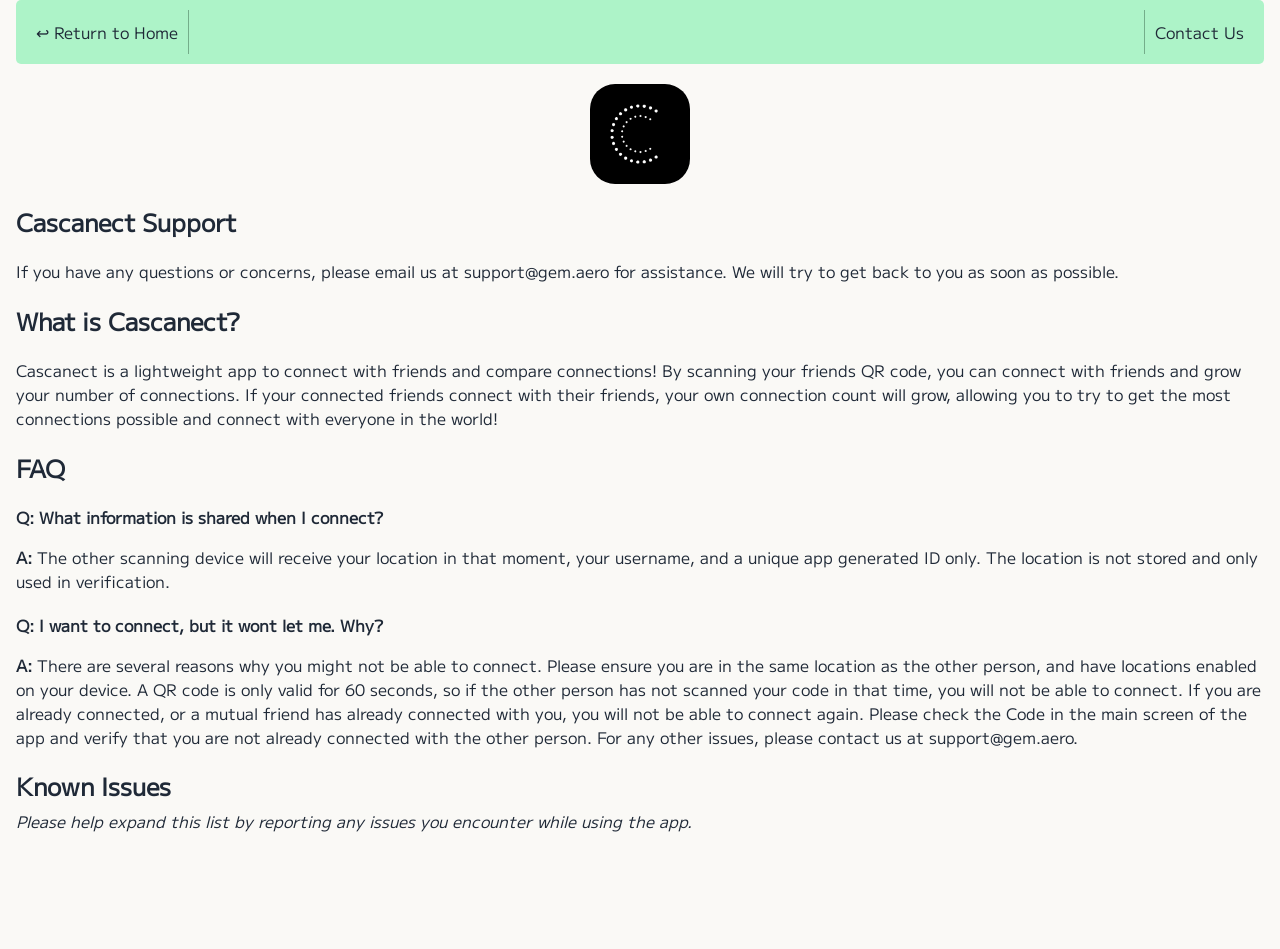
==== cascanect-support.html @ 8f136c33 "(init) initial commit" ====
<!DOCTYPE html>
<html>
<head>
    <meta charset="UTF-8">
    <meta name="viewport" content="width=device-width, initial-scale=1.0">
    <title>Cascanect Support</title>
    <link rel="stylesheet" href="resources/styles/style.css">
    <link rel="stylesheet" href="resources/styles/cascanect-style.css">
</head>
<body>
    <div class="topnav">
        <a href="/index.html">&#8617; Return to Home</a>
        <a href="mailto:support@gem.aero" rel="noopener noreferrer">Contact Us</a>
    </div>
    <section class="home-top">
        <div>
            <div class="logo-div">
                <img class="cascanect-logo" src="resources/logos/cascanect-logo.png" alt="Cascanect Logo">
            </div>
            <h1>Cascanect Support</h1>
            <p>If you have any questions or concerns, please email us at support@gem.aero for assistance. We will try to get back to you as soon as possible.</p>

            <h2>What is Cascanect?</h2>
            <p>
                Cascanect is a lightweight app to connect with friends and compare connections!
                By scanning your friends QR code, you can connect with friends and grow your number of connections.
                If your connected friends connect with their friends, your own connection count will grow, allowing you to try to get the most connections possible and connect with everyone in the world!
            </p>

            <h2>FAQ</h2>
            <p class="faq-q"><strong>Q:</strong> What information is shared when I connect?</p>
            <p><strong>A:</strong> The other scanning device will receive your location in that moment, your username, and a unique app generated ID only. The location is not stored and only used in verification.</p>
            <p class="faq-q"><strong>Q:</strong> I want to connect, but it wont let me. Why?</p>
            <p>
                <strong>A:</strong> There are several reasons why you might not be able to connect.
                Please ensure you are in the same location as the other person, and have locations enabled on your device.
                A QR code is only valid for 60 seconds, so if the other person has not scanned your code in that time, you will not be able to connect.
                If you are already connected, or a mutual friend has already connected with you, you will not be able to connect again. Please check the Code in the main screen of the app and verify that you are not already connected with the other person.
                For any other issues, please contact us at <a class="email-link" href="mailto:support@gem.aero" rel="noopener noreferrer">support@gem.aero</a>.
            </p>

            <h2 class="issues-header">Known Issues</h2>
            <p><i>Please help expand this list by reporting any issues you encounter while using the app.</i></p>
        </div>
    </section>
    <footer></footer>
</body>
</html>
---- resources/styles/style.css ----
@font-face {
    font-family: MPLUS_Regular;
    src: url(../fonts/MPLUS1-Regular.ttf);
}

:root {
    --color-text: #1F2937;
    --color-accent: #FB7185;
    --color-background: #FAF9F6;
    --color-border: #74AD8A;
    --color-primary: #ADF3C8;
    --color-primary-hover: #74AD8A;
    --color-link-hover: #286D42;
}

body {
    font-family: 'MPLUS_Regular', monospace;
    margin: auto;
    max-width: 1280px;
    color: var(--color-text);
    background: var(--color-background);
    padding-left: 1rem;
    padding-right: 1rem;
}

a {
    color: var(--color-text);
    text-decoration: none;
}

footer {
    height: 100px;
}

.topnav {
    display: flex;
    justify-content: space-between;
    align-items: center;
    background-color: var(--color-primary);
    border-radius: 5px;
    margin-bottom: 20px;
    padding: 10px;
}

.topnav a {
    color: var(--color-text);
    text-decoration: none;
    padding: 10px;
    border-right: 1px solid var(--color-border);
}

.topnav p {
    margin: 0;
    text-decoration: none;
}

.topnav a:last-child {
    border-right: none;
    border-left: 1px solid var(--color-border);
}

.topnav a:hover {
    background-color: var(--color-primary-hover);
    border-radius: 5px;
}

.cascanect-logo {
    max-width: 100px;
    background: black;
    border-radius: 25px;
}

.app-div {
    margin-bottom: 30px;
    border-bottom: 1px solid var(--color-border);
    padding-bottom: 20px;
}

.app-link {
    display: flex;
    align-items: center;
    font-size: 30px;
}

.app-link img {
    margin-right: 15px;
    max-width: 100px;
}

@media (max-width: 768px) {
    .topnav a {
        border-right: none;
        border-left: none;
    }

    .topnav a:last-child {
        border-right: none;
        border-left: none;
    }
}
---- resources/styles/cascanect-style.css ----
.logo-div {
    display: flex;
    justify-content: center;
}

.contact-div {
    display: flex;
    justify-content: end;
}

.contact-link {
    font-size: 24px;
    background: var(--color-primary);
    border-radius: 5px;
    padding: 10px;
}

.contact-link:hover {
    background: var(--color-primary-hover);
}

.email-link:hover {
    text-decoration: underline;
    color: var(--color-link-hover);
}

.faq-q {
    font-weight: bold;
    margin-top: 20px;
}

.issues-header {
    margin-bottom: -10px;
}
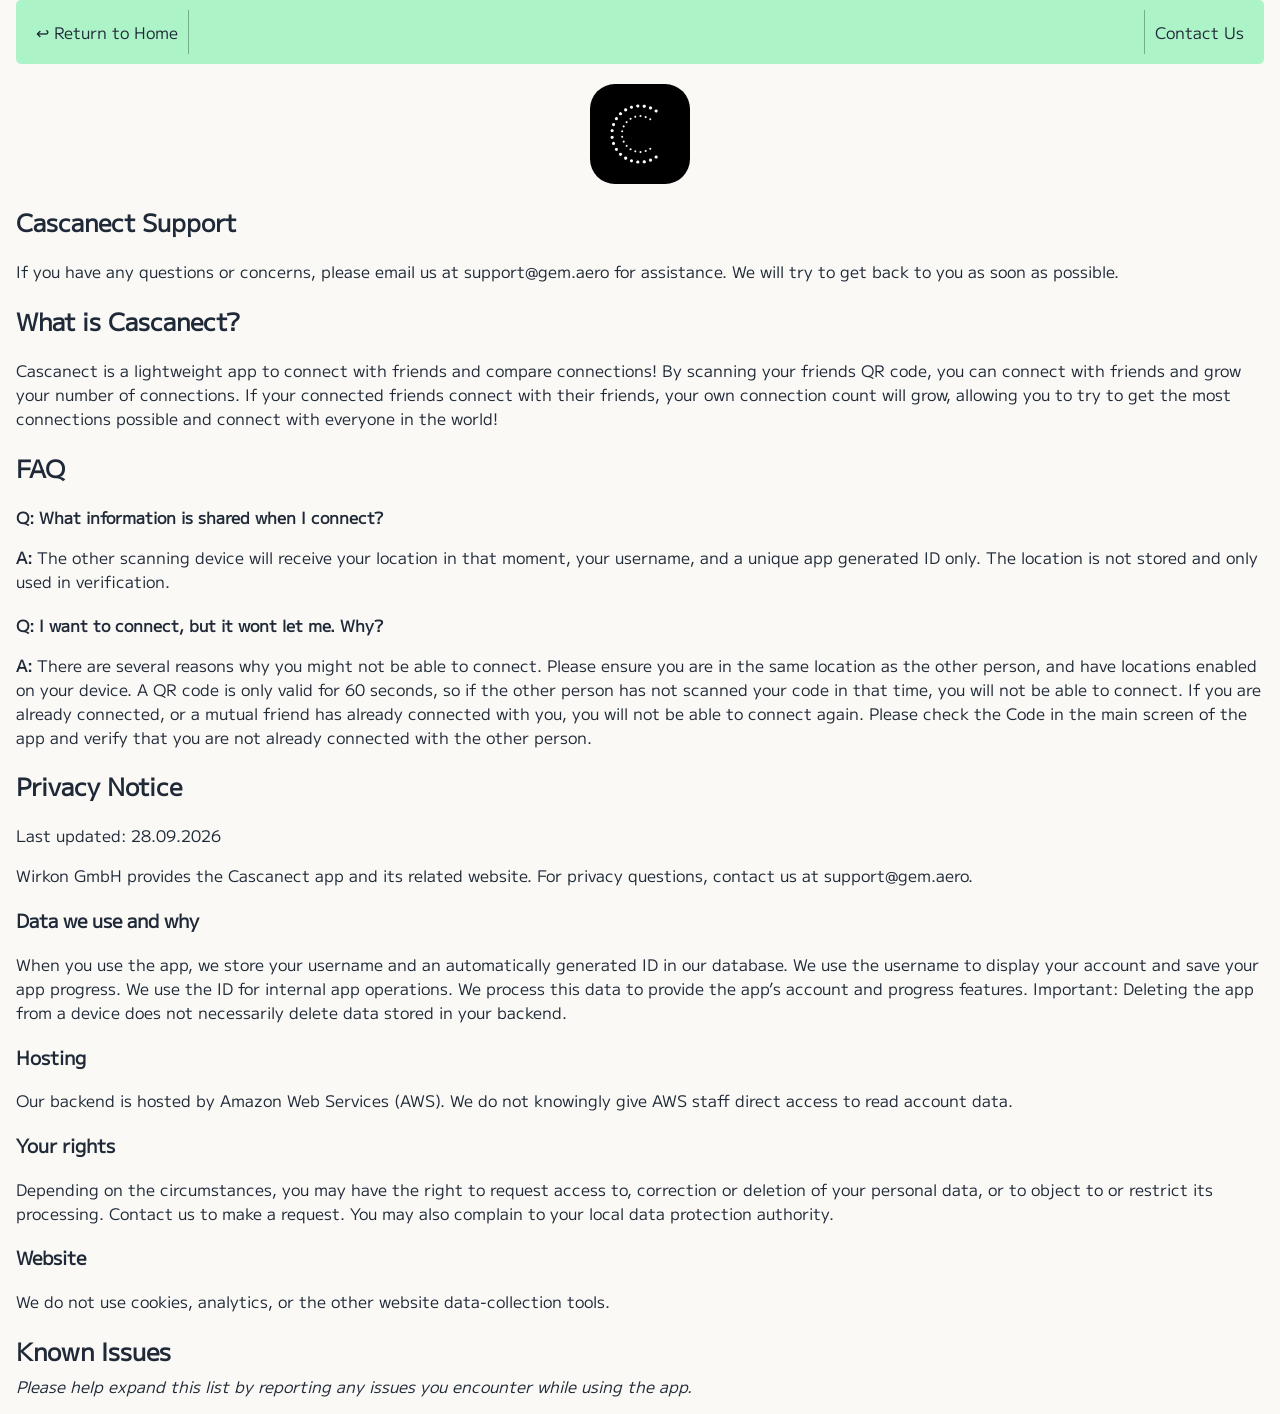
==== commit 7694afe8: "(feat) Adds imprint and privacy section for cascanect" ====
--- a/cascanect-support.html
+++ b/cascanect-support.html
@@ -36,13 +36,25 @@
                 Please ensure you are in the same location as the other person, and have locations enabled on your device.
                 A QR code is only valid for 60 seconds, so if the other person has not scanned your code in that time, you will not be able to connect.
                 If you are already connected, or a mutual friend has already connected with you, you will not be able to connect again. Please check the Code in the main screen of the app and verify that you are not already connected with the other person.
-                For any other issues, please contact us at <a class="email-link" href="mailto:support@gem.aero" rel="noopener noreferrer">support@gem.aero</a>.
             </p>
-
+            <h2>Privacy Notice</h2>
+            <p>Last updated: 28.09.2026</p>
+            <p>Wirkon GmbH provides the Cascanect app and its related website. For privacy questions, contact us at support@gem.aero.</p>
+            <h3>Data we use and why</h3>
+            <p>
+                When you use the app, we store your username and an automatically generated ID in our database. We use the username to display your account and save your app progress. We use the ID for internal app operations.
+                We process this data to provide the app’s account and progress features.
+            Important: Deleting the app from a device does not necessarily delete data stored in your backend.</p>
+            <h3>Hosting</h3>
+            <p>Our backend is hosted by Amazon Web Services (AWS). We do not knowingly give AWS staff direct access to read account data.</p>
+            <h3>Your rights</h3>
+            <p>Depending on the circumstances, you may have the right to request access to, correction or deletion of your personal data, or to object to or restrict its processing. Contact us to make a request. You may also complain to your local data protection authority.</p>
+            <h3>Website</h3>
+            <p>We do not use cookies, analytics, or the other website data-collection tools. </p>
             <h2 class="issues-header">Known Issues</h2>
             <p><i>Please help expand this list by reporting any issues you encounter while using the app.</i></p>
         </div>
     </section>
-    <footer></footer>
+    <!--#include virtual="/footer.html" -->
 </body>
 </html>
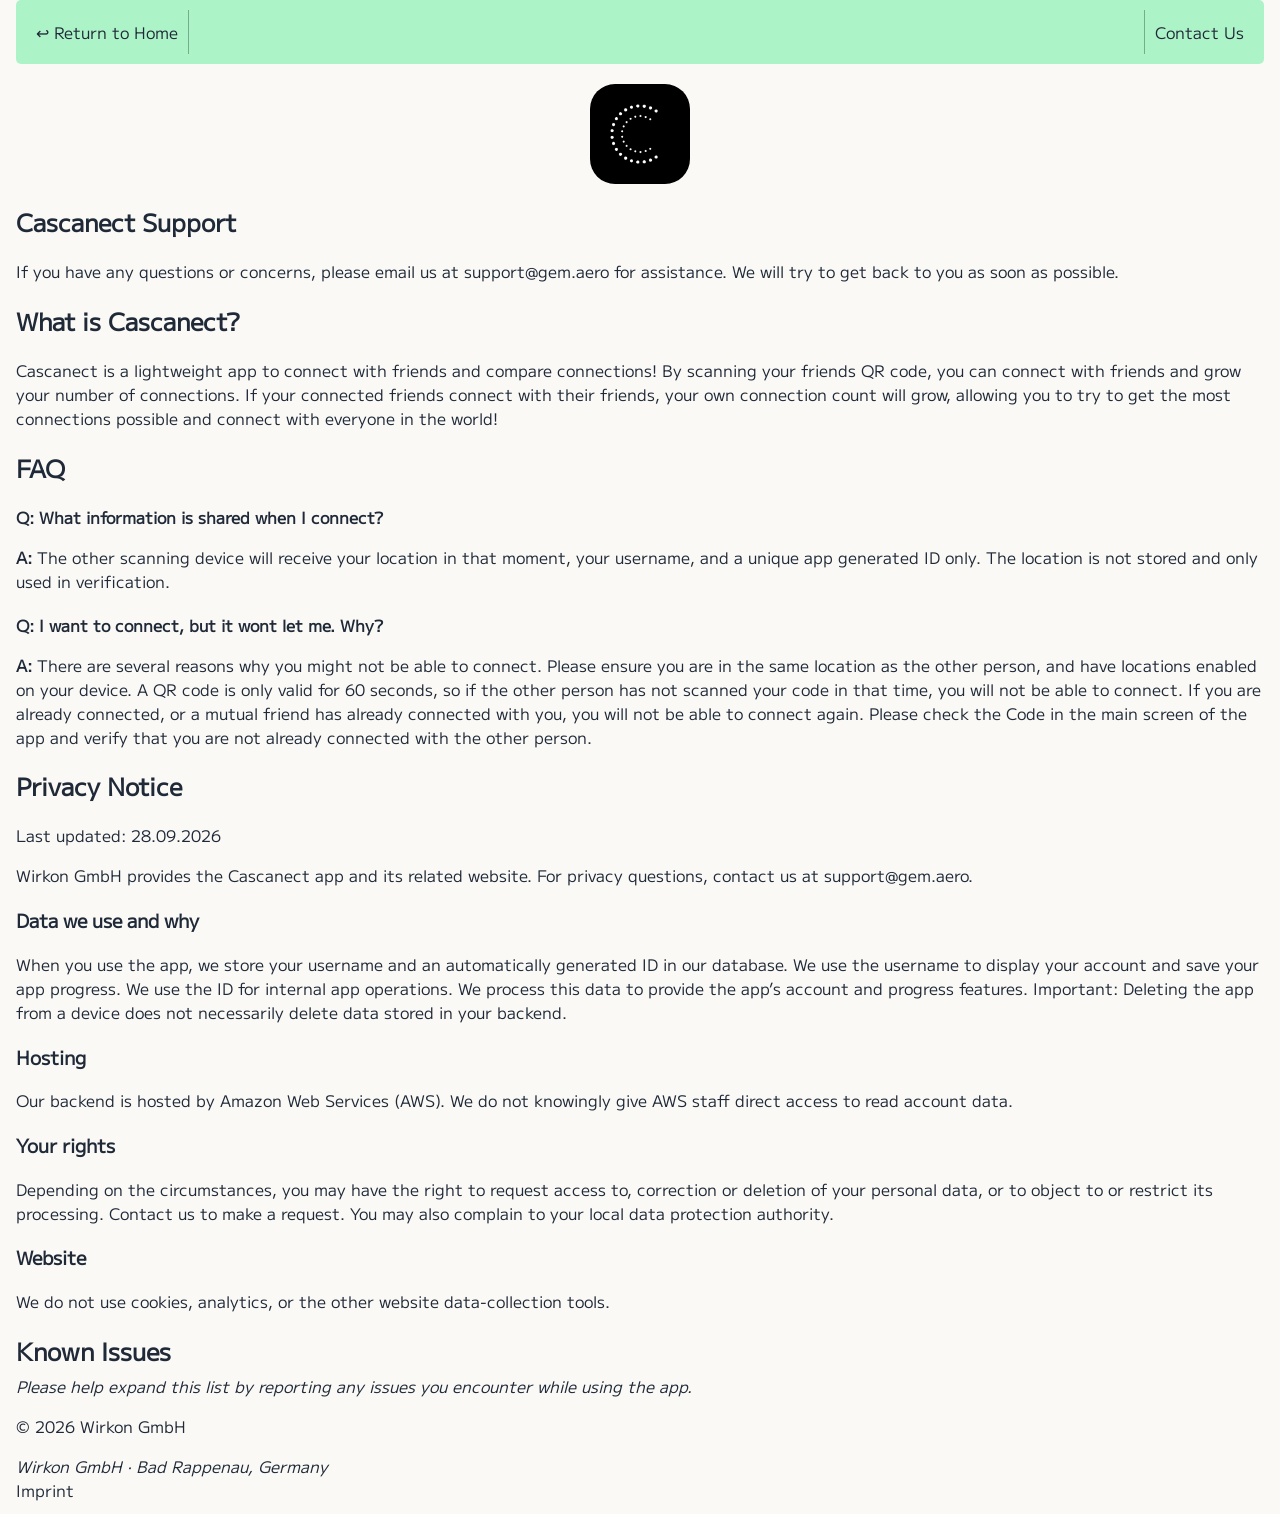
==== commit 9d126dff: "(fix) Footer not displaying" ====
--- a/cascanect-support.html
+++ b/cascanect-support.html
@@ -55,6 +55,12 @@
             <p><i>Please help expand this list by reporting any issues you encounter while using the app.</i></p>
         </div>
     </section>
-    <!--#include virtual="/footer.html" -->
+    <footer>
+    <p>© 2026 Wirkon GmbH</p>
+    <address>
+        Wirkon GmbH · Bad Rappenau, Germany<br>
+    </address>
+    <a href="/impressum.html">Imprint</a>
+</footer>
 </body>
 </html>
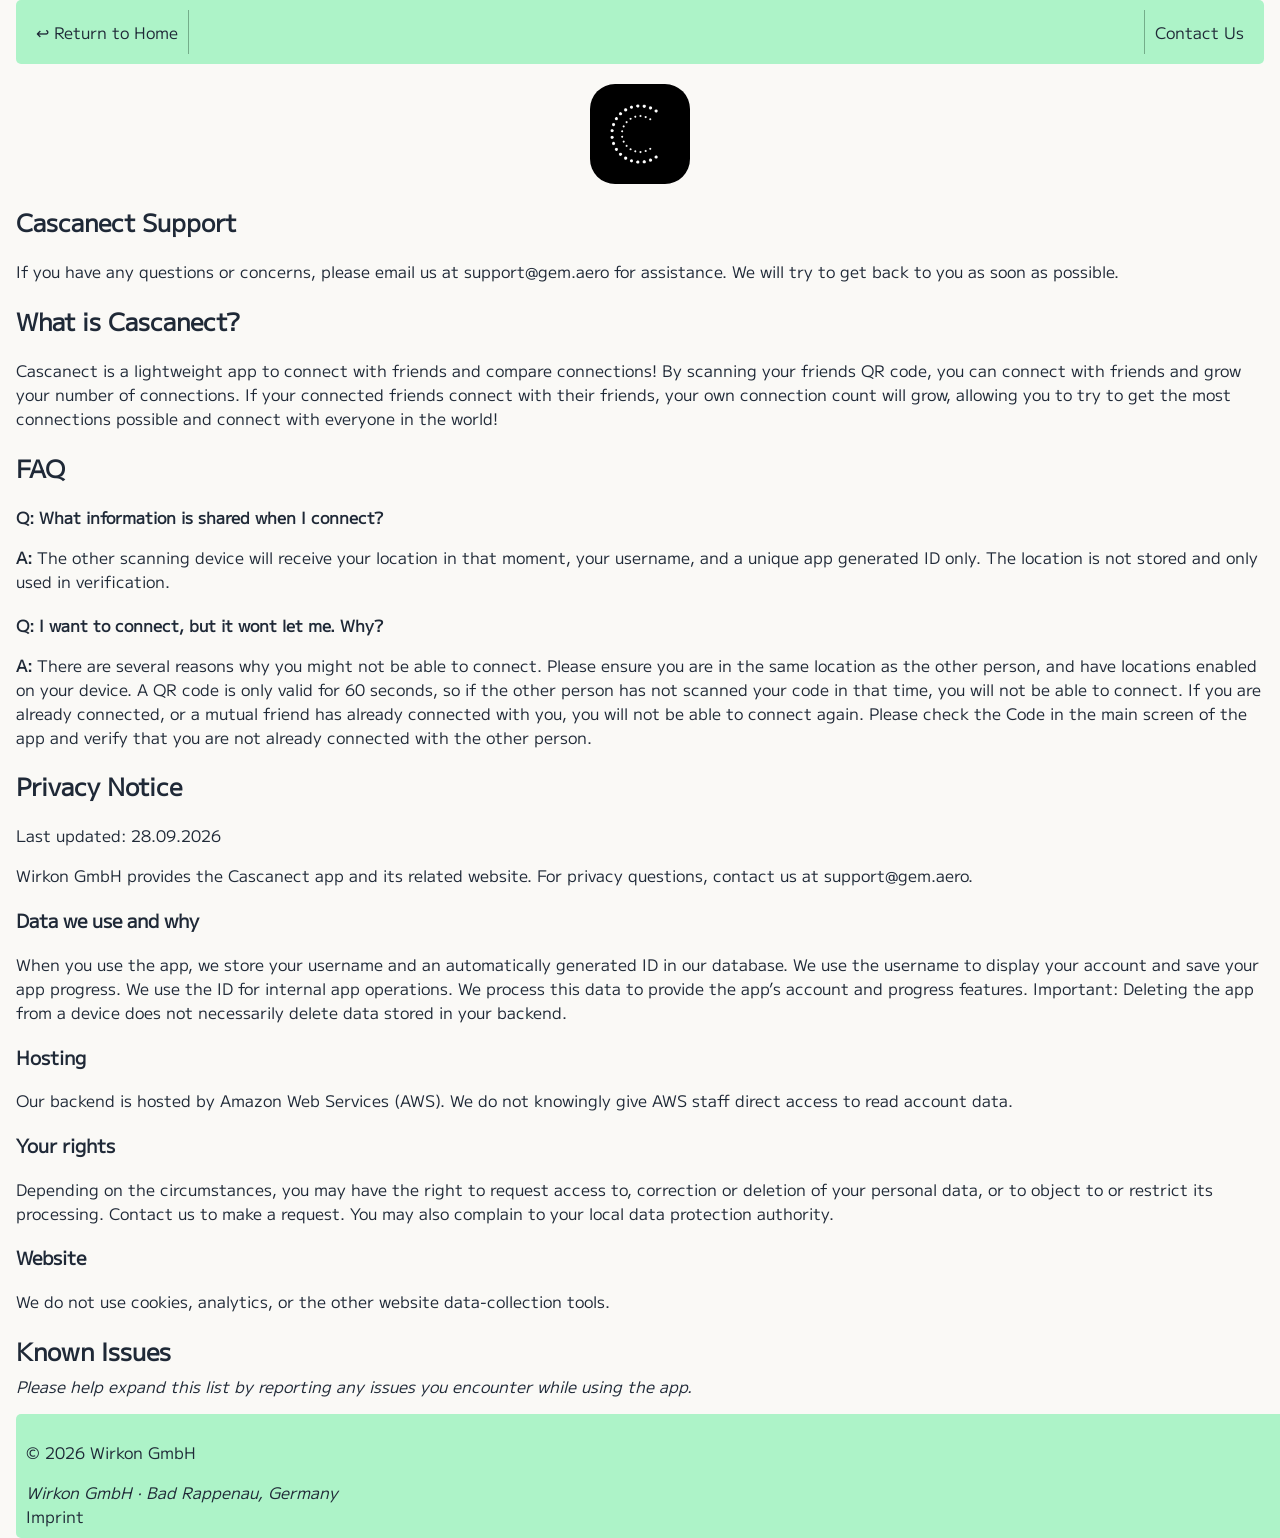
==== commit 452a757a: "(fix) Footer alignment" ====
--- a/cascanect-support.html
+++ b/cascanect-support.html
@@ -8,53 +8,55 @@
     <link rel="stylesheet" href="resources/styles/cascanect-style.css">
 </head>
 <body>
-    <div class="topnav">
-        <a href="/index.html">&#8617; Return to Home</a>
-        <a href="mailto:support@gem.aero" rel="noopener noreferrer">Contact Us</a>
-    </div>
-    <section class="home-top">
-        <div>
-            <div class="logo-div">
-                <img class="cascanect-logo" src="resources/logos/cascanect-logo.png" alt="Cascanect Logo">
+    <main>
+        <div class="topnav">
+            <a href="/index.html">&#8617; Return to Home</a>
+            <a href="mailto:support@gem.aero" rel="noopener noreferrer">Contact Us</a>
+        </div>
+        <section class="home-top">
+            <div>
+                <div class="logo-div">
+                    <img class="cascanect-logo" src="resources/logos/cascanect-logo.png" alt="Cascanect Logo">
+                </div>
+                <h1>Cascanect Support</h1>
+                <p>If you have any questions or concerns, please email us at support@gem.aero for assistance. We will try to get back to you as soon as possible.</p>
+
+                <h2>What is Cascanect?</h2>
+                <p>
+                    Cascanect is a lightweight app to connect with friends and compare connections!
+                    By scanning your friends QR code, you can connect with friends and grow your number of connections.
+                    If your connected friends connect with their friends, your own connection count will grow, allowing you to try to get the most connections possible and connect with everyone in the world!
+                </p>
+
+                <h2>FAQ</h2>
+                <p class="faq-q"><strong>Q:</strong> What information is shared when I connect?</p>
+                <p><strong>A:</strong> The other scanning device will receive your location in that moment, your username, and a unique app generated ID only. The location is not stored and only used in verification.</p>
+                <p class="faq-q"><strong>Q:</strong> I want to connect, but it wont let me. Why?</p>
+                <p>
+                    <strong>A:</strong> There are several reasons why you might not be able to connect.
+                    Please ensure you are in the same location as the other person, and have locations enabled on your device.
+                    A QR code is only valid for 60 seconds, so if the other person has not scanned your code in that time, you will not be able to connect.
+                    If you are already connected, or a mutual friend has already connected with you, you will not be able to connect again. Please check the Code in the main screen of the app and verify that you are not already connected with the other person.
+                </p>
+                <h2>Privacy Notice</h2>
+                <p>Last updated: 28.09.2026</p>
+                <p>Wirkon GmbH provides the Cascanect app and its related website. For privacy questions, contact us at support@gem.aero.</p>
+                <h3>Data we use and why</h3>
+                <p>
+                    When you use the app, we store your username and an automatically generated ID in our database. We use the username to display your account and save your app progress. We use the ID for internal app operations.
+                    We process this data to provide the app’s account and progress features.
+                Important: Deleting the app from a device does not necessarily delete data stored in your backend.</p>
+                <h3>Hosting</h3>
+                <p>Our backend is hosted by Amazon Web Services (AWS). We do not knowingly give AWS staff direct access to read account data.</p>
+                <h3>Your rights</h3>
+                <p>Depending on the circumstances, you may have the right to request access to, correction or deletion of your personal data, or to object to or restrict its processing. Contact us to make a request. You may also complain to your local data protection authority.</p>
+                <h3>Website</h3>
+                <p>We do not use cookies, analytics, or the other website data-collection tools. </p>
+                <h2 class="issues-header">Known Issues</h2>
+                <p><i>Please help expand this list by reporting any issues you encounter while using the app.</i></p>
             </div>
-            <h1>Cascanect Support</h1>
-            <p>If you have any questions or concerns, please email us at support@gem.aero for assistance. We will try to get back to you as soon as possible.</p>
-
-            <h2>What is Cascanect?</h2>
-            <p>
-                Cascanect is a lightweight app to connect with friends and compare connections!
-                By scanning your friends QR code, you can connect with friends and grow your number of connections.
-                If your connected friends connect with their friends, your own connection count will grow, allowing you to try to get the most connections possible and connect with everyone in the world!
-            </p>
-
-            <h2>FAQ</h2>
-            <p class="faq-q"><strong>Q:</strong> What information is shared when I connect?</p>
-            <p><strong>A:</strong> The other scanning device will receive your location in that moment, your username, and a unique app generated ID only. The location is not stored and only used in verification.</p>
-            <p class="faq-q"><strong>Q:</strong> I want to connect, but it wont let me. Why?</p>
-            <p>
-                <strong>A:</strong> There are several reasons why you might not be able to connect.
-                Please ensure you are in the same location as the other person, and have locations enabled on your device.
-                A QR code is only valid for 60 seconds, so if the other person has not scanned your code in that time, you will not be able to connect.
-                If you are already connected, or a mutual friend has already connected with you, you will not be able to connect again. Please check the Code in the main screen of the app and verify that you are not already connected with the other person.
-            </p>
-            <h2>Privacy Notice</h2>
-            <p>Last updated: 28.09.2026</p>
-            <p>Wirkon GmbH provides the Cascanect app and its related website. For privacy questions, contact us at support@gem.aero.</p>
-            <h3>Data we use and why</h3>
-            <p>
-                When you use the app, we store your username and an automatically generated ID in our database. We use the username to display your account and save your app progress. We use the ID for internal app operations.
-                We process this data to provide the app’s account and progress features.
-            Important: Deleting the app from a device does not necessarily delete data stored in your backend.</p>
-            <h3>Hosting</h3>
-            <p>Our backend is hosted by Amazon Web Services (AWS). We do not knowingly give AWS staff direct access to read account data.</p>
-            <h3>Your rights</h3>
-            <p>Depending on the circumstances, you may have the right to request access to, correction or deletion of your personal data, or to object to or restrict its processing. Contact us to make a request. You may also complain to your local data protection authority.</p>
-            <h3>Website</h3>
-            <p>We do not use cookies, analytics, or the other website data-collection tools. </p>
-            <h2 class="issues-header">Known Issues</h2>
-            <p><i>Please help expand this list by reporting any issues you encounter while using the app.</i></p>
-        </div>
-    </section>
+        </section>
+        </main>
     <footer>
     <p>© 2026 Wirkon GmbH</p>
     <address>
--- a/resources/styles/style.css
+++ b/resources/styles/style.css
@@ -21,6 +21,13 @@
     background: var(--color-background);
     padding-left: 1rem;
     padding-right: 1rem;
+    min-height: 100vh;
+    display: flex;
+    flex-direction: column;
+}
+
+main {
+   flex: 1; 
 }
 
 a {
@@ -29,7 +36,14 @@
 }
 
 footer {
-    height: 100px;
+    position: static;
+    bottom: 0;
+    width: 100vw;
+    max-width: calc(1280px + 2rem);
+    box-sizing: border-box;
+    padding: 10px;
+    background-color: var(--color-primary);
+    border-radius: 5px;
 }
 
 .topnav {
